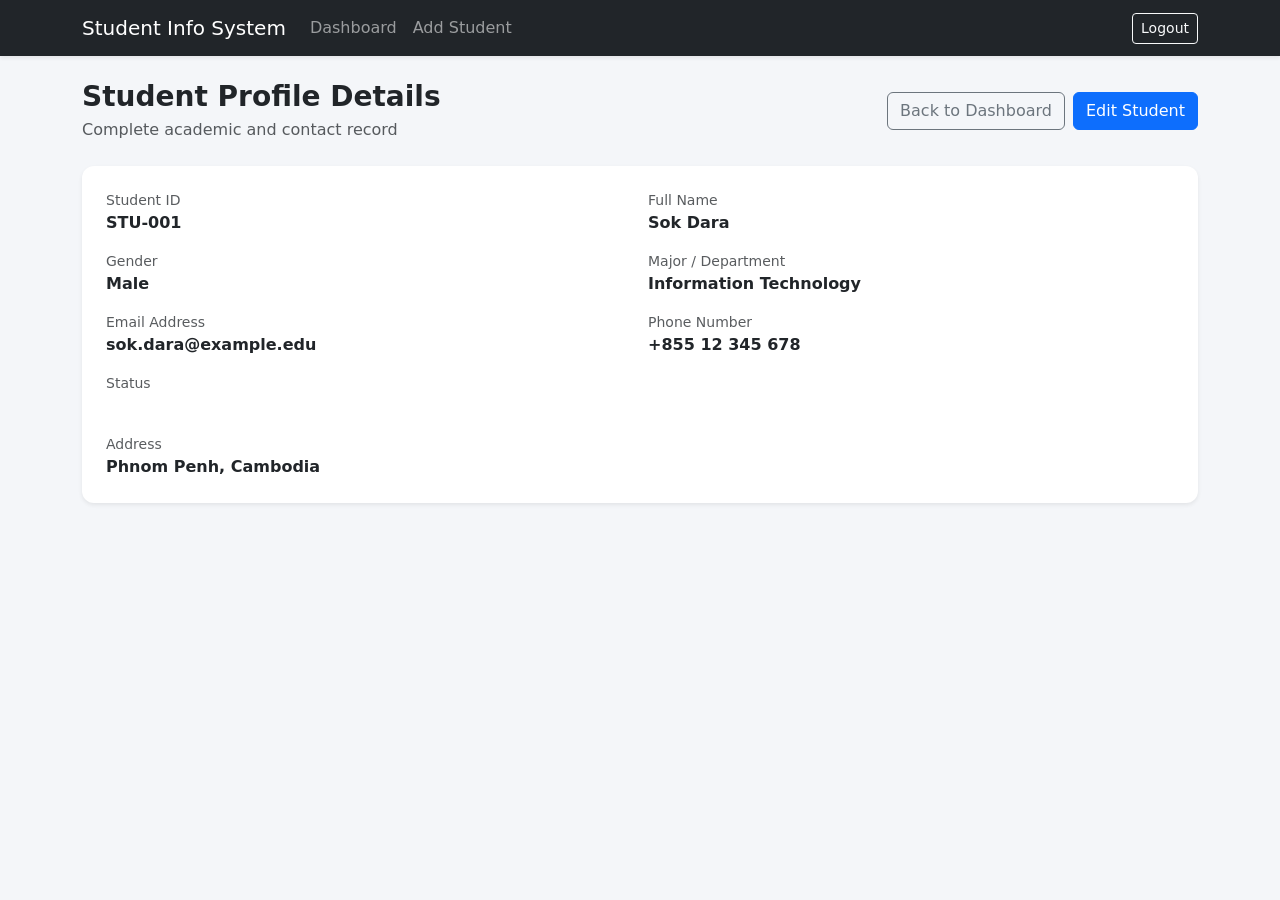
==== details.html @ 95bcef14 "Add files via upload" ====
<!DOCTYPE html>
<html lang="en">

<head>
  <meta charset="UTF-8">
  <meta name="viewport" content="width=device-width, initial-scale=1.0">
  <title>Student Details - Student Information Management System</title>
  <link
    href="https://cdn.jsdelivr.net/npm/bootstrap@5.3.3/dist/css/bootstrap.min.css"
    rel="stylesheet">
  <link rel="stylesheet" href="style.css">
</head>

<body>
  <nav class="navbar navbar-expand-lg navbar-dark bg-dark shadow-sm">
    <div class="container">
      <a class="navbar-brand" href="dashboard.html">Student Info System</a>
      <div class="navbar-nav me-auto">
        <a class="nav-link" href="dashboard.html">Dashboard</a>
        <a class="nav-link" href="form.html">Add Student</a>
      </div>
      <a href="index.html" id="logoutBtn" class="btn btn-outline-light btn-sm">Logout</a>
    </div>
  </nav>
  <main class="container py-4">
    <div class="d-flex flex-wrap justify-content-between align-items-center mb-4 gap-2">
      <div>
        <h3 class="fw-bold mb-1">Student Profile Details</h3>
        <p class="text-muted mb-0">Complete academic and contact record</p>
      </div>
      <div class="d-flex gap-2">
        <a href="dashboard.html" class="btn btn-outline-secondary">Back to Dashboard</a>
        <a href="form.html" id="editStudentBtn" class="btn btn-primary">Edit Student</a>
      </div>
    </div>
    <div class="card content-card shadow-sm p-4" id="studentDetailsCard">
      <div class="row g-3">
        <div class="col-md-6">
          <div class="text-muted small">Student ID</div>
          <div class="fw-semibold fs-6" id="detailId">STU-001</div>
        </div>
        <div class="col-md-6">
          <div class="text-muted small">Full Name</div>
          <div class="fw-semibold fs-6" id="detailName">Sok Dara</div>
        </div>
        <div class="col-md-6">
          <div class="text-muted small">Gender</div>
          <div class="fw-semibold fs-6" id="detailGender">Male</div>
        </div>
        <div class="col-md-6">
          <div class="text-muted small">Major / Department</div>
          <div class="fw-semibold fs-6" id="detailMajor">Information Technology</div>
        </div>
        <div class="col-md-6">
          <div class="text-muted small">Email Address</div>
          <div class="fw-semibold fs-6" id="detailEmail">sok.dara@example.edu</div>
        </div>
        <div class="col-md-6">
          <div class="text-muted small">Phone Number</div>
          <div class="fw-semibold fs-6" id="detailPhone">+855 12 345 678</div>
        </div>
        <div class="col-md-6">
          <div class="text-muted small">Status</div>
          <div id="detailStatus"><span class="badge bg-success-subtle text-success">Active</span></div>
        </div>
        <div class="col-12">
          <div class="text-muted small">Address</div>
          <div class="fw-semibold fs-6" id="detailAddress">Phnom Penh, Cambodia</div>
        </div>
      </div>
    </div>
  </main>
  <script
    src="https://cdn.jsdelivr.net/npm/bootstrap@5.3.3/dist/js/bootstrap.bundle.min.js"></script>
  <script src="index.js"></script>
</body>

</html>
---- style.css ----
body {
  background-color: #f4f6f9;
  font-family: system-ui, -apple-system, BlinkMacSystemFont, “Segoe UI”, Roboto, sans-serif;
}

.login-wrapper {
  min-height: 100vh;
  display: flex;
  align-items: center;
  justify-content: center;
  background: linear-gradient(135deg, #1e3a8a 0%, #2563eb 100%);
}

.login-card {
  width: 100%;
  max-width: 420px;
  border: none;
  border-radius: 14px;
}

.stat-card {
  border: none;
  border-radius: 12px;
  transition: transform 0.15s ease;
}

.stat-card:hover {
  transform: translateY(-2px);
}

.content-card {
  border: none;
  border-radius: 12px;
}
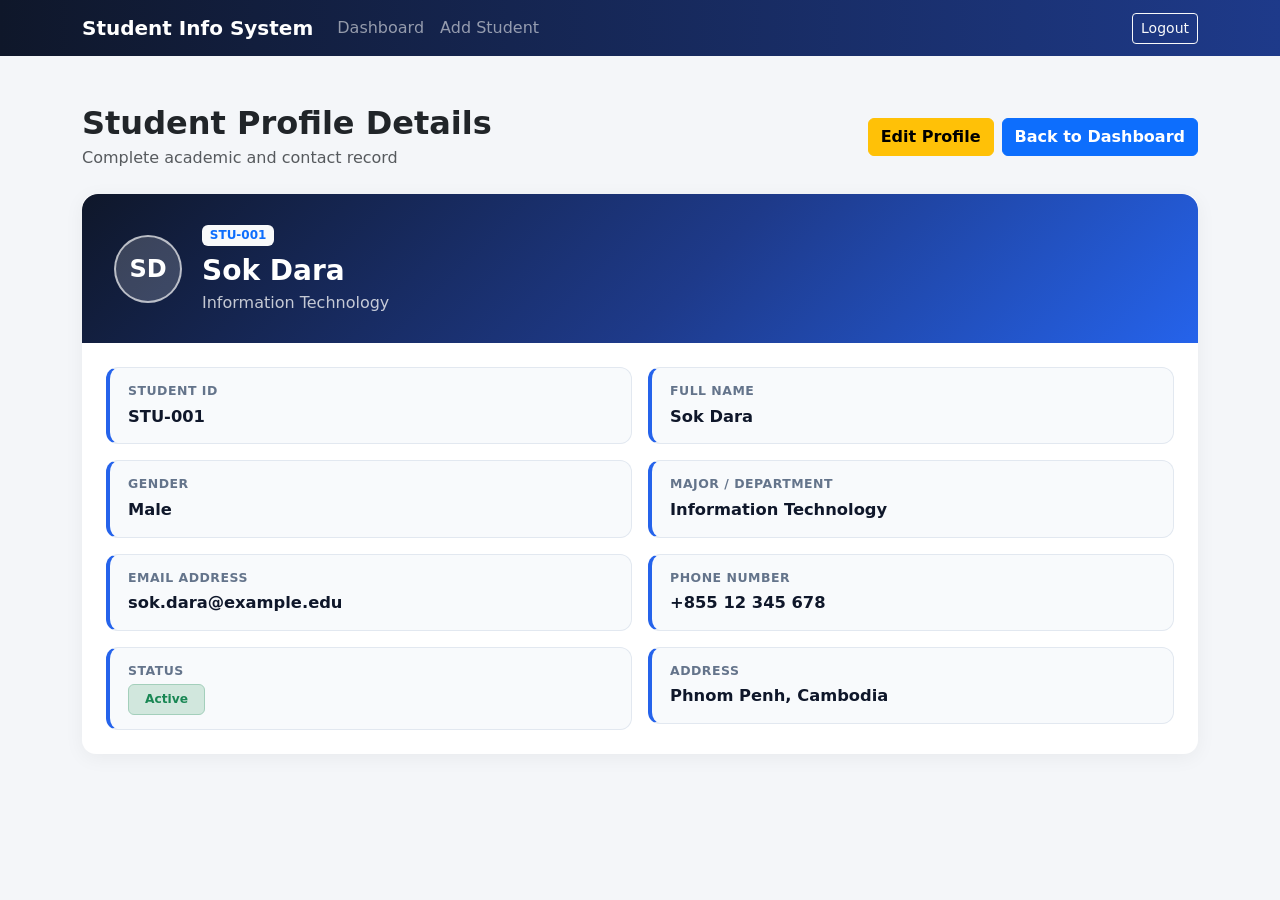
==== commit f24e9119: "Add files via upload" ====
--- a/details.html
+++ b/details.html
@@ -1,78 +1,156 @@
 <!DOCTYPE html>
 <html lang="en">
-
 <head>
   <meta charset="UTF-8">
   <meta name="viewport" content="width=device-width, initial-scale=1.0">
-  <title>Student Details - Student Information Management System</title>
-  <link
-    href="https://cdn.jsdelivr.net/npm/bootstrap@5.3.3/dist/css/bootstrap.min.css"
-    rel="stylesheet">
+  <title>Student Details - Student Info System</title>
+  <link href="https://cdn.jsdelivr.net/npm/bootstrap@5.3.3/dist/css/bootstrap.min.css" rel="stylesheet">
   <link rel="stylesheet" href="style.css">
 </head>
-
 <body>
-  <nav class="navbar navbar-expand-lg navbar-dark bg-dark shadow-sm">
+  <!-- Navbar ពណ៌ខៀវ Gradient ស៊ីជាមួយ Login & Dashboard -->
+  <nav class="navbar navbar-expand-lg navbar-dark" style="background: linear-gradient(90deg, #0f172a, #1e3a8a);">
     <div class="container">
-      <a class="navbar-brand" href="dashboard.html">Student Info System</a>
-      <div class="navbar-nav me-auto">
-        <a class="nav-link" href="dashboard.html">Dashboard</a>
-        <a class="nav-link" href="form.html">Add Student</a>
+      <a class="navbar-brand fw-bold" href="dashboard.html">Student Info System</a>
+      <button class="navbar-toggler" type="button" data-bs-toggle="collapse" data-bs-target="#navbarNav">
+        <span class="navbar-toggler-icon"></span>
+      </button>
+      <div class="collapse navbar-collapse" id="navbarNav">
+        <ul class="navbar-nav me-auto">
+          <li class="nav-item">
+            <a class="nav-link" href="dashboard.html">Dashboard</a>
+          </li>
+          <li class="nav-item">
+            <a class="nav-link" href="form.html">Add Student</a>
+          </li>
+        </ul>
+        <button id="logoutBtn" class="btn btn-outline-light btn-sm">Logout</button>
       </div>
-      <a href="index.html" id="logoutBtn" class="btn btn-outline-light btn-sm">Logout</a>
     </div>
   </nav>
-  <main class="container py-4">
+
+  <div class="container my-5">
+    <!-- ក្បាលទំព័រ និងប៊ូតុងត្រឡប់ក្រោយ -->
     <div class="d-flex flex-wrap justify-content-between align-items-center mb-4 gap-2">
       <div>
-        <h3 class="fw-bold mb-1">Student Profile Details</h3>
+        <h2 class="fw-bold text-dark mb-1">Student Profile Details</h2>
         <p class="text-muted mb-0">Complete academic and contact record</p>
       </div>
       <div class="d-flex gap-2">
-        <a href="dashboard.html" class="btn btn-outline-secondary">Back to Dashboard</a>
-        <a href="form.html" id="editStudentBtn" class="btn btn-primary">Edit Student</a>
+        <a id="editStudentBtn" href="form.html" class="btn btn-warning fw-semibold">Edit Profile</a>
+        <a href="dashboard.html" class="btn btn-primary fw-semibold">Back to Dashboard</a>
       </div>
     </div>
-    <div class="card content-card shadow-sm p-4" id="studentDetailsCard">
-      <div class="row g-3">
-        <div class="col-md-6">
-          <div class="text-muted small">Student ID</div>
-          <div class="fw-semibold fs-6" id="detailId">STU-001</div>
+
+    <!-- Card ព័ត៌មានលម្អិតរបស់សិស្ស -->
+    <div class="card content-card overflow-hidden">
+      <!-- Banner ផ្នែកខាងលើ -->
+      <div class="profile-banner">
+        <div id="detailAvatar" class="profile-avatar">SD</div>
+        <div>
+          <span class="badge bg-light text-primary fw-semibold mb-2" id="detailIdBadge">STU-001</span>
+          <h3 class="fw-bold mb-1" id="detailHeaderName">Sok Dara</h3>
+          <p class="mb-0 opacity-75" id="detailHeaderMajor">Computer Science</p>
         </div>
-        <div class="col-md-6">
-          <div class="text-muted small">Full Name</div>
-          <div class="fw-semibold fs-6" id="detailName">Sok Dara</div>
-        </div>
-        <div class="col-md-6">
-          <div class="text-muted small">Gender</div>
-          <div class="fw-semibold fs-6" id="detailGender">Male</div>
-        </div>
-        <div class="col-md-6">
-          <div class="text-muted small">Major / Department</div>
-          <div class="fw-semibold fs-6" id="detailMajor">Information Technology</div>
-        </div>
-        <div class="col-md-6">
-          <div class="text-muted small">Email Address</div>
-          <div class="fw-semibold fs-6" id="detailEmail">sok.dara@example.edu</div>
-        </div>
-        <div class="col-md-6">
-          <div class="text-muted small">Phone Number</div>
-          <div class="fw-semibold fs-6" id="detailPhone">+855 12 345 678</div>
-        </div>
-        <div class="col-md-6">
-          <div class="text-muted small">Status</div>
-          <div id="detailStatus"><span class="badge bg-success-subtle text-success">Active</span></div>
-        </div>
-        <div class="col-12">
-          <div class="text-muted small">Address</div>
-          <div class="fw-semibold fs-6" id="detailAddress">Phnom Penh, Cambodia</div>
+      </div>
+
+      <!-- ប្រអប់ព័ត៌មាននីមួយៗ -->
+      <div class="card-body p-4">
+        <div class="row g-3">
+          <div class="col-md-6">
+            <div class="detail-box">
+              <div class="detail-label">Student ID</div>
+              <div class="detail-value" id="detailId">STU-001</div>
+            </div>
+          </div>
+
+          <div class="col-md-6">
+            <div class="detail-box">
+              <div class="detail-label">Full Name</div>
+              <div class="detail-value" id="detailName">Sok Dara</div>
+            </div>
+          </div>
+
+          <div class="col-md-6">
+            <div class="detail-box">
+              <div class="detail-label">Gender</div>
+              <div class="detail-value" id="detailGender">Male</div>
+            </div>
+          </div>
+
+          <div class="col-md-6">
+            <div class="detail-box">
+              <div class="detail-label">Major / Department</div>
+              <div class="detail-value" id="detailMajor">Computer Science</div>
+            </div>
+          </div>
+
+          <div class="col-md-6">
+            <div class="detail-box">
+              <div class="detail-label">Email Address</div>
+              <div class="detail-value" id="detailEmail">sok.dara@example.edu</div>
+            </div>
+          </div>
+
+          <div class="col-md-6">
+            <div class="detail-box">
+              <div class="detail-label">Phone Number</div>
+              <div class="detail-value" id="detailPhone">+855 12 345 678</div>
+            </div>
+          </div>
+
+          <div class="col-md-6">
+            <div class="detail-box">
+              <div class="detail-label">Status</div>
+              <div class="detail-value" id="detailStatus">
+                <span class="badge bg-success-subtle text-success border border-success-subtle px-3 py-2">Active</span>
+              </div>
+            </div>
+          </div>
+
+          <div class="col-md-6">
+            <div class="detail-box">
+              <div class="detail-label">Address</div>
+              <div class="detail-value" id="detailAddress">Phnom Penh, Cambodia</div>
+            </div>
+          </div>
         </div>
       </div>
     </div>
-  </main>
-  <script
-    src="https://cdn.jsdelivr.net/npm/bootstrap@5.3.3/dist/js/bootstrap.bundle.min.js"></script>
+  </div>
+
+  <script src="https://cdn.jsdelivr.net/npm/bootstrap@5.3.3/dist/js/bootstrap.bundle.min.js"></script>
   <script src="index.js"></script>
+  <script>
+    // ធ្វើបច្ចុប្បន្នភាព Banner, Avatar និង Badge Status ដោយស្វ័យប្រវត្តិតាមទិន្នន័យសិស្ស
+    window.addEventListener("DOMContentLoaded", () => {
+      const nameEl = document.getElementById("detailName");
+      const idEl = document.getElementById("detailId");
+      const majorEl = document.getElementById("detailMajor");
+      const statusEl = document.getElementById("detailStatus");
+
+      if (nameEl && nameEl.textContent.trim()) {
+        const fullName = nameEl.textContent.trim();
+        document.getElementById("detailHeaderName").textContent = fullName;
+        const initials = fullName.split(" ").map(n => n[0]).join("").substring(0, 2).toUpperCase();
+        document.getElementById("detailAvatar").textContent = initials || "ST";
+      }
+      if (idEl && idEl.textContent.trim()) {
+        const stuId = idEl.textContent.trim();
+        document.getElementById("detailIdBadge").textContent = stuId;
+        document.getElementById("editStudentBtn").href = `form.html?id=${encodeURIComponent(stuId)}`;
+      }
+      if (majorEl && majorEl.textContent.trim()) {
+        document.getElementById("detailHeaderMajor").textContent = majorEl.textContent.trim();
+      }
+      if (statusEl) {
+        const rawStatus = statusEl.textContent.trim() || "Active";
+        const isActive = rawStatus.toLowerCase() === "active";
+        statusEl.innerHTML = isActive
+          ? `<span class="badge bg-success-subtle text-success border border-success-subtle px-3 py-2">${rawStatus}</span>`
+          : `<span class="badge bg-danger-subtle text-danger border border-danger-subtle px-3 py-2">${rawStatus}</span>`;
+      }
+    });
+  </script>
 </body>
-
 </html>
--- a/style.css
+++ b/style.css
@@ -1,6 +1,6 @@
 body {
   background-color: #f4f6f9;
-  font-family: system-ui, -apple-system, BlinkMacSystemFont, “Segoe UI”, Roboto, sans-serif;
+  font-family: system-ui, -apple-system, BlinkMacSystemFont, "Segoe UI", Roboto, sans-serif;
 }
 
 .login-wrapper {
@@ -8,27 +8,138 @@
   display: flex;
   align-items: center;
   justify-content: center;
-  background: linear-gradient(135deg, #1e3a8a 0%, #2563eb 100%);
+  background: linear-gradient(rgba(15, 23, 42, 0.35), rgba(15, 23, 42, 0.35)),
+              url("bg.jpg") center / cover no-repeat;
 }
 
 .login-card {
+  position: relative;
   width: 100%;
   max-width: 420px;
   border: none;
-  border-radius: 14px;
+  border-radius: 16px;
+  background: #ffffff;
+  z-index: 1;
+  box-shadow: 0 20px 45px rgba(0, 0, 0, 0.45);
 }
 
+/* ស្រទាប់ភ្លើងរត់ជុំវិញប្រអប់ */
+.login-card::before,
+.login-card::after {
+  content: "";
+  position: absolute;
+  inset: -3px;
+  border-radius: 18px;
+  background: conic-gradient(
+    from var(--angle),
+    #00f2fe,
+    #4facfe,
+    #2563eb,
+    #a855f7,
+    #00f2fe
+  );
+  z-index: -1;
+  animation: spinBorder 3s linear infinite;
+}
+
+/* បន្ថែមពន្លឺ Glow ភ្លឺព្រាលៗខាងក្រៅ */
+.login-card::after {
+  filter: blur(12px);
+  opacity: 0.75;
+}
+
+@property --angle {
+  syntax: "<angle>";
+  initial-value: 0deg;
+  inherits: false;
+}
+
+@keyframes spinBorder {
+  to {
+    --angle: 360deg;
+  }
+}
 .stat-card {
   border: none;
-  border-radius: 12px;
-  transition: transform 0.15s ease;
+  border-radius: 14px;
+  border-left: 5px solid hwb(154 15% 8%);
+  box-shadow: 0 4px 15px rgba(0, 0, 0, 0.05);
+  transition: transform 0.2s ease, box-shadow 0.2s ease;
 }
 
 .stat-card:hover {
-  transform: translateY(-2px);
+  transform: translateY(-4px);
+  box-shadow: 0 10px 25px rgba(37, 99, 235, 0.15);
 }
 
 .content-card {
   border: none;
+  border-radius: 14px;
+  box-shadow: 0 4px 20px rgba(0, 0, 0, 0.05);
+}
+
+.table thead th {
+  background-color: #f8fafc;
+  color: #475569;
+  font-weight: 600;
+  text-transform: uppercase;
+  font-size: 0.78rem;
+  letter-spacing: 0.5px;
+}
+/* Header Banner ខាងលើនៃ Profile Card */
+.profile-banner {
+  background: linear-gradient(135deg, #0f172a 0%, #1e3a8a 55%, #2563eb 100%);
+  padding: 28px 32px;
+  color: #ffffff;
+  border-radius: 16px 16px 0 0;
+  display: flex;
+  align-items: center;
+  gap: 20px;
+}
+
+/* រង្វង់ Avatar អក្សរកាត់ឈ្មោះសិស្ស */
+.profile-avatar {
+  width: 68px;
+  height: 68px;
+  border-radius: 50%;
+  background: rgba(255, 255, 255, 0.18);
+  border: 2px solid rgba(255, 255, 255, 0.65);
+  display: flex;
+  align-items: center;
+  justify-content: center;
+  font-size: 1.5rem;
+  font-weight: 700;
+  color: #ffffff;
+  flex-shrink: 0;
+}
+
+/* ប្រអប់ព័ត៌មាននីមួយៗឲ្យមើលទៅមានពណ៌ច្បាស់ */
+.detail-box {
+  background-color: #f8fafc;
+  border: 1px solid #e2e8f0;
+  border-left: 4px solid #2563eb;
   border-radius: 12px;
+  padding: 14px 18px;
+  transition: transform 0.2s ease, box-shadow 0.2s ease;
+}
+
+.detail-box:hover {
+  transform: translateY(-2px);
+  box-shadow: 0 8px 20px rgba(37, 99, 235, 0.1);
+  background-color: #ffffff;
+}
+
+.detail-label {
+  font-size: 0.78rem;
+  font-weight: 600;
+  text-transform: uppercase;
+  letter-spacing: 0.5px;
+  color: #64748b;
+  margin-bottom: 4px;
+}
+
+.detail-value {
+  font-size: 1.02rem;
+  font-weight: 600;
+  color: #0f172a;
 }
